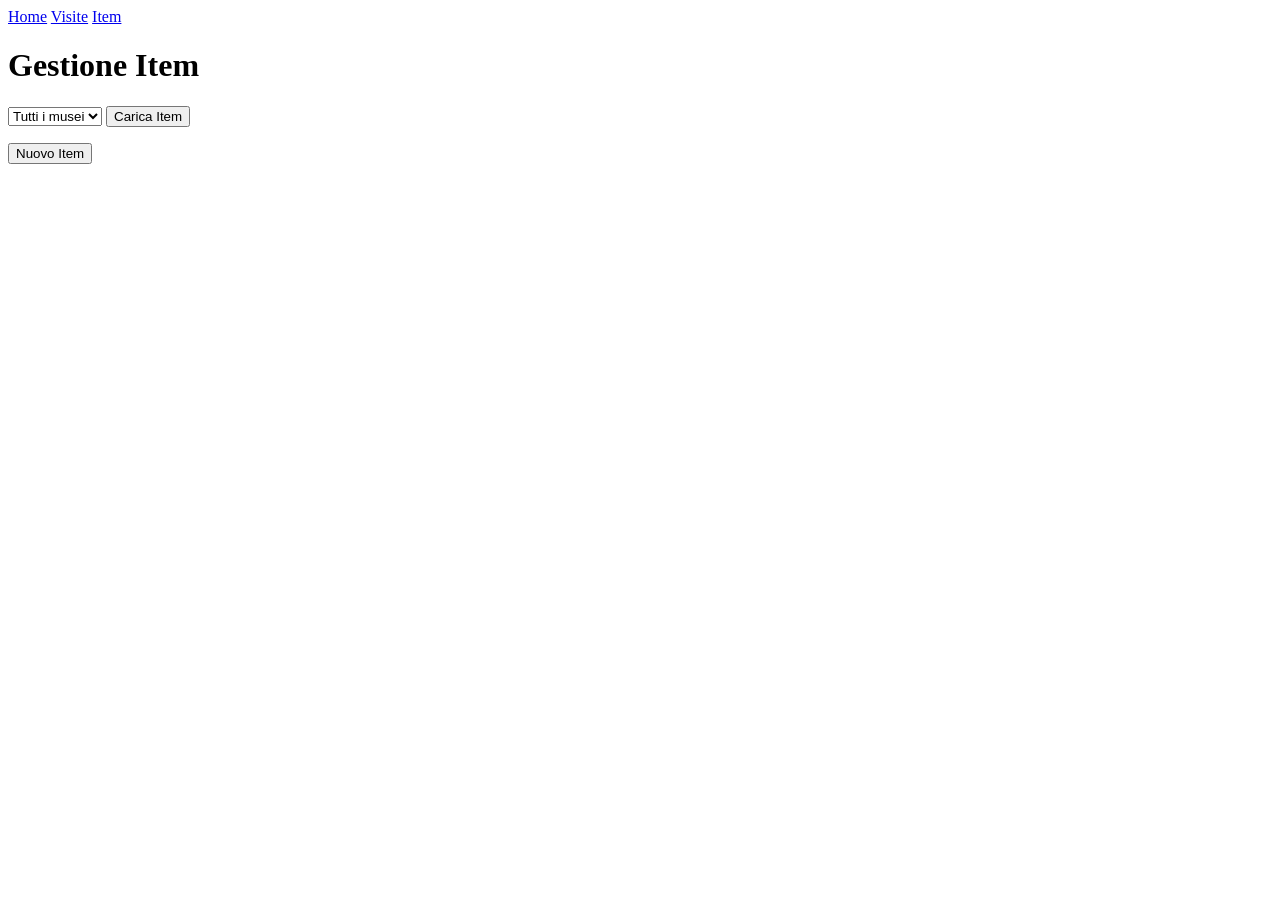
==== client/opere.html @ c3804a75 "AHHHHH" ====
<!DOCTYPE html>
<html lang="it">
<head>
    <meta charset="UTF-8">
    <meta name="viewport" content="width=device-width, initial-scale=1.0">
    <title>ArtAround Editor - Item</title>
    <link rel="stylesheet" href="style.css">
</head>
<body>
    <header>
        <nav>
            <a href="index.html">Home</a>
            <a href="visite.html">Visite</a>
            <a href="items.html">Item</a>
        </nav>
    </header>
    <main>
        <h1>Gestione Item</h1>
        <select id="museoFilter">
            <option value="">Tutti i musei</option>
            <!-- Popola dinamicamente -->
        </select>
        <button onclick="loadItems()">Carica Item</button>
        <ul id="itemList"></ul>
        <form id="itemForm" style="display:none;">
            <input type="hidden" id="itemId">
            <label>Opera ID: <input type="text" id="operaId" required></label>
            <label>Autore ID: <input type="text" id="autoreId"></label>
            <label>Stile ID: <input type="text" id="stileId"></label>
            <label>Lunghezza: 
                <select id="lunghezza">
                    <option value="3s">3s</option>
                    <option value="15s">15s</option>
                    <option value="1min">1min</option>
                    <option value="4min">4min</option>
                </select>
            </label>
            <label>Linguaggio: 
                <select id="linguaggio">
                    <option value="infantile">Infantile</option>
                    <option value="elementare">Elementare</option>
                    <option value="medio">Medio</option>
                    <option value="specialistico">Specialistico</option>
                </select>
            </label>
            <label>Testo: <textarea id="testo" required></textarea></label>
            <label>Licenza: <input type="text" id="licenza"></label>
            <button type="submit">Salva Item</button>
            <button type="button" onclick="cancelEdit()">Annulla</button>
        </form>
        <button onclick="newItem()">Nuovo Item</button>
    </main>
    <script src="items.js"></script>
</body>
</html>
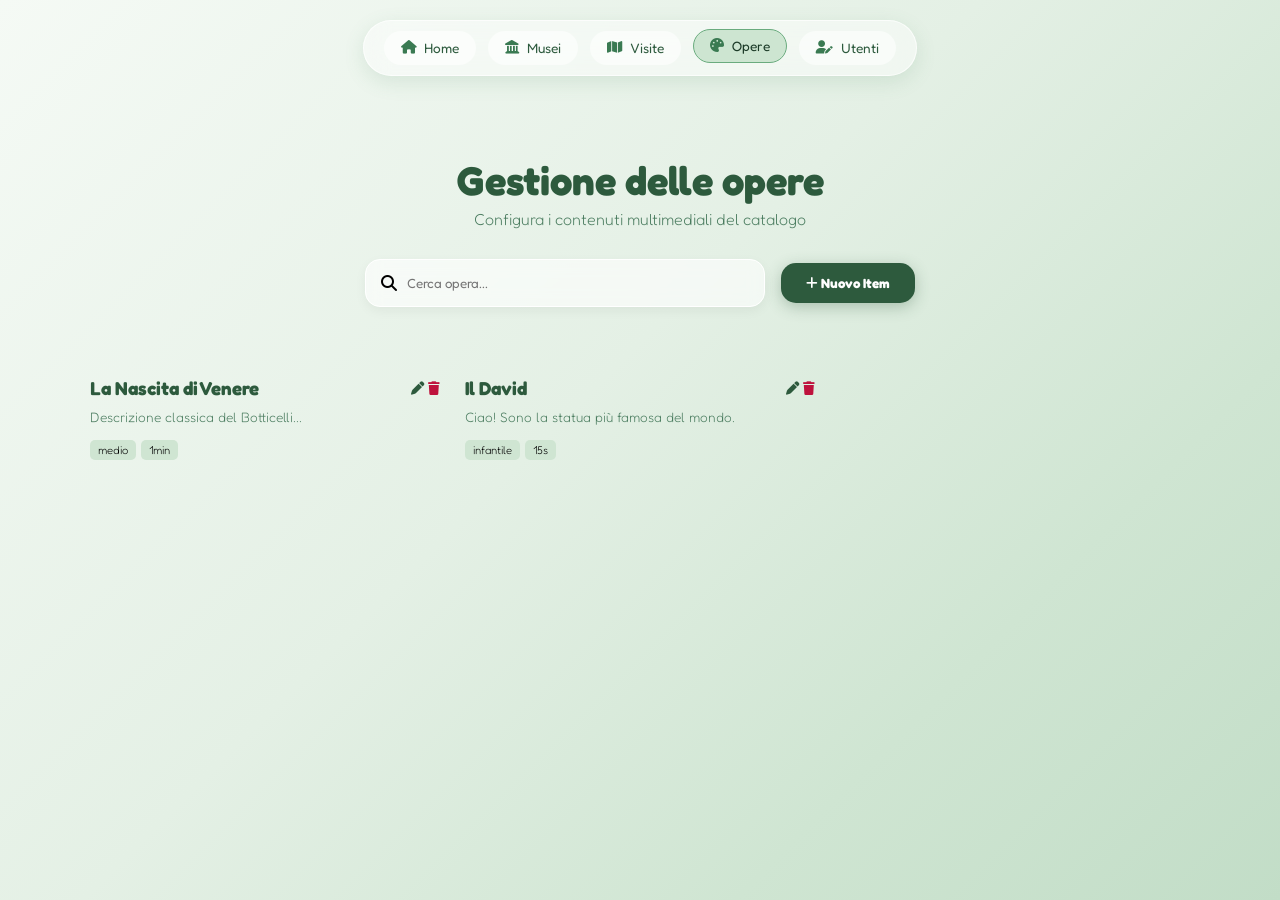
==== commit 0c53fa1c: "AHHHH2" ====
--- a/client/opere.html
+++ b/client/opere.html
@@ -3,53 +3,94 @@
 <head>
     <meta charset="UTF-8">
     <meta name="viewport" content="width=device-width, initial-scale=1.0">
-    <title>ArtAround Editor - Item</title>
-    <link rel="stylesheet" href="style.css">
+    <title>Gestione Opere - ArtAround</title>
+    
+    <link rel="preconnect" href="https://fonts.googleapis.com">
+    <link rel="preconnect" href="https://fonts.gstatic.com" crossorigin>
+    <link href="https://fonts.googleapis.com/css2?family=Fredoka:wght@300..700&display=swap" rel="stylesheet">
+    
+    <link rel="stylesheet" href="https://cdnjs.cloudflare.com/ajax/libs/font-awesome/6.5.0/css/all.min.css">
+    
+    <link rel="stylesheet" href="css/style.css">
+    <link rel="stylesheet" href="css/opere.css">
 </head>
-<body>
-    <header>
-        <nav>
-            <a href="index.html">Home</a>
-            <a href="visite.html">Visite</a>
-            <a href="items.html">Item</a>
-        </nav>
-    </header>
-    <main>
-        <h1>Gestione Item</h1>
-        <select id="museoFilter">
-            <option value="">Tutti i musei</option>
-            <!-- Popola dinamicamente -->
-        </select>
-        <button onclick="loadItems()">Carica Item</button>
-        <ul id="itemList"></ul>
-        <form id="itemForm" style="display:none;">
-            <input type="hidden" id="itemId">
-            <label>Opera ID: <input type="text" id="operaId" required></label>
-            <label>Autore ID: <input type="text" id="autoreId"></label>
-            <label>Stile ID: <input type="text" id="stileId"></label>
-            <label>Lunghezza: 
-                <select id="lunghezza">
-                    <option value="3s">3s</option>
-                    <option value="15s">15s</option>
-                    <option value="1min">1min</option>
-                    <option value="4min">4min</option>
-                </select>
-            </label>
-            <label>Linguaggio: 
-                <select id="linguaggio">
-                    <option value="infantile">Infantile</option>
-                    <option value="elementare">Elementare</option>
-                    <option value="medio">Medio</option>
-                    <option value="specialistico">Specialistico</option>
-                </select>
-            </label>
-            <label>Testo: <textarea id="testo" required></textarea></label>
-            <label>Licenza: <input type="text" id="licenza"></label>
-            <button type="submit">Salva Item</button>
-            <button type="button" onclick="cancelEdit()">Annulla</button>
-        </form>
-        <button onclick="newItem()">Nuovo Item</button>
+<body class="admin-layout">
+
+    <nav class="top-nav-cards">
+        <div class="nav-inner-glass">
+            <a href="index.html" class="mini-card"><i class="fa-solid fa-house"></i><span>Home</span></a>
+            <a href="musei.html" class="mini-card"><i class="fa-solid fa-landmark"></i><span>Musei</span></a>
+            <a href="visite.html" class="mini-card"><i class="fa-solid fa-map"></i><span>Visite</span></a>
+            <a href="opere.html" class="mini-card active"><i class="fa-solid fa-palette"></i><span>Opere</span></a>
+            <a href="utenti.html" class="mini-card"><i class="fa-solid fa-user-pen"></i><span>Utenti</span></a>
+        </div>
+    </nav>
+
+    <main class="main-viewport">
+        <header class="content-header">
+            <div class="header-text">
+                <h1>Gestione delle opere</h1>
+                <p>Configura i contenuti multimediali del catalogo</p>
+            </div>
+            
+            <div class="header-toolbar">
+                <div class="search-box-glass">
+                    <i class="fa-solid fa-magnifying-glass"></i>
+                    <input type="text" id="searchText" placeholder="Cerca opera...">
+                </div>
+                <button onclick="openModal()" class="btn-primary-glass">
+                    <i class="fa-solid fa-plus"></i> Nuovo Item
+                </button>
+            </div>
+        </header>
+
+        <div id="itemsContainer" class="items-grid"></div>
     </main>
-    <script src="items.js"></script>
+
+    <div id="itemModal" class="modal-overlay" style="display:none;">
+        <div class="modal-glass-card">
+            <div class="modal-glass-header">
+                <button class="modal-close-btn" onclick="closeModal()"><i class="fa-solid fa-xmark"></i></button>
+            </div>
+            
+            <div class="modal-content">
+                <form id="itemForm">
+                    <div class="form-grid">
+                        <label>Titolo dell'Opera *
+                            <input type="text" id="operaId" placeholder="Es: La Primavera" required>
+                        </label>
+                        <label>Museo / Collezione *
+                            <input type="text" id="museo" placeholder="Es: Uffizi" required>
+                        </label>
+                        <label>Lunghezza *
+                            <select id="lunghezza" required>
+                                <option value="3s">3s</option>
+                                <option value="15s">15s</option>
+                                <option value="1min">1min</option>
+                            </select>
+                        </label>
+                        <label>Linguaggio *
+                            <select id="linguaggio" required>
+                                <option value="infantile">Infantile</option>
+                                <option value="medio">Medio</option>
+                                <option value="specialistico">Specialistico</option>
+                            </select>
+                        </label>
+                        <label class="full-width">Testo Descrittivo *
+                            <textarea id="testo" rows="4" placeholder="Inserisci qui la descrizione..." required></textarea>
+                        </label>
+                    </div>
+                    
+                    <div class="modal-actions">
+                        <button type="button" class="btn-cancel" onclick="closeModal()">Annulla</button>
+                        <button type="submit" class="btn-submit">Crea</button>
+                    </div>
+                </form>
+            </div>
+        </div>
+    </div>
+
+    <script src="js/item.js"></script>
+    <script src="js/menu.js"></script>
 </body>
 </html>
--- a/client/css/style.css
+++ b/client/css/style.css
@@ -0,0 +1,181 @@
+/* RESET BASE */
+* {
+  margin: 0;
+  padding: 0;
+  box-sizing: border-box;
+  font-family: 'Fredoka', sans-serif;
+}
+
+/* LAYOUT GENERALE */
+body {
+  display: flex;
+  flex-direction: column;
+  align-items: center;
+  justify-content: center;
+  font-weight: 300;  /* Light per tutto il testo */
+  font-size: 1rem;
+  min-height: 100vh;
+  background: linear-gradient(
+    135deg,
+    #f5faf5 0%,
+    #e4f0e5 45%,
+    #cfe5d2 75%,
+    #c2ddc7 100%
+  );
+}
+
+/* ───────── HEADER GLASS ───────── */
+.app-header {
+  position: absolute;
+  top: 16px;
+  left: 0;
+  width: 100%;
+  display: flex;
+  justify-content: center;
+  z-index: 20;
+}
+
+.header-inner {
+  width: 100%;
+  max-width: 960px;
+  display: flex;
+  align-items: center;
+  justify-content: space-between;
+
+  padding: 10px 20px;
+  border-radius: 999px;
+
+  background: rgba(255, 255, 255, 0.45);
+  backdrop-filter: blur(12px);
+  -webkit-backdrop-filter: blur(12px);
+  border: 1px solid rgba(255, 255, 255, 0.7);
+  box-shadow: 0 6px 20px rgba(80, 140, 100, 0.18);
+}
+
+.header-spacer-left {
+  width: 32px;
+}
+
+/* Titolo centrale — Bold per risaltare */
+.logo {
+  font-family: 'Playpen Sans', sans-serif;
+  font-weight: 700;
+  font-size: 1.5rem;
+  color: #2d5a3d;
+  text-align: center;
+  flex: 1;
+}
+
+.logo span {
+  font-weight: 400;  /* Regular per "Editore" */
+  color: #4a7c5f;
+}
+
+/* Icona utente a destra dentro la barra */
+.user-icon-btn {
+  border: none;
+  background: rgba(255, 255, 255, 0.85);
+  width: 34px;
+  height: 34px;
+  border-radius: 50%;
+  display: flex;
+  align-items: center;
+  justify-content: center;
+  cursor: pointer;
+  box-shadow: 0 2px 8px rgba(80, 140, 100, 0.25);
+  color: #2d5a3d;
+  transition: background 0.2s ease, transform 0.15s ease, box-shadow 0.15s ease;
+}
+
+.user-icon-btn i {
+  font-size: 1rem;
+}
+
+.user-icon-btn:hover {
+  background: #cfe5d2;
+  transform: translateY(-1px);
+  box-shadow: 0 4px 12px rgba(80, 140, 100, 0.35);
+}
+
+/* ───────── MAIN / MENU GRID ───────── */
+main {
+  display: flex;
+  align-items: center;
+  justify-content: center;
+}
+
+/* Rettangolo centrale 2x2 */
+nav#menu-grid {
+  display: grid;
+  grid-template-columns: 1fr 1fr;
+  grid-template-rows: 1fr 1fr;
+  gap: 24px;
+  background: rgba(255, 255, 255, 0.45);
+  backdrop-filter: blur(10px);
+  -webkit-backdrop-filter: blur(10px);
+  border-radius: 18px;
+  padding: 40px 32px;
+  box-shadow: 0 8px 32px rgba(80, 140, 100, 0.15);
+  border: 1px solid rgba(255, 255, 255, 0.7);
+}
+
+/* Card singola */
+.nav-card {
+  display: flex;
+  flex-direction: column;
+  align-items: center;
+  justify-content: center;
+  gap: 12px;
+  width: 200px;
+  height: 130px;
+  background: rgba(255, 255, 255, 0.55);
+  border-radius: 16px;
+  text-decoration: none;
+  color: #2d5a3d;
+  border: 2px solid transparent;
+  transition: all 0.25s ease;
+  box-shadow: 0 2px 10px rgba(80, 140, 100, 0.10);
+}
+
+/* Icone Font Awesome */
+.nav-card i {
+  font-size: 3rem;
+  color: #3a7a52;
+  transition: color 0.25s ease;
+}
+
+/* Label delle card — Regular per leggibilità */
+.nav-card .label {
+  font-family: 'Playpen Sans', sans-serif;
+  font-weight: 400;
+  font-size: 1rem;
+  letter-spacing: 0.03em;
+}
+
+/* Hover / active */
+.nav-card:hover,
+.nav-card.active {
+  background: rgba(195, 224, 200, 0.80);
+  border-color: #6aab7e;
+  color: #1b3a27;
+  transform: translateY(-3px);
+  box-shadow: 0 6px 20px rgba(80, 140, 100, 0.20);
+}
+
+.nav-card:hover i,
+.nav-card.active i {
+  color: #1b3a27;
+}
+
+.fa, .fas, .fa-solid, .fa-regular, .fa-brands {
+    font-family: "Font Awesome 6 Free" !important; /* Forza il font delle icone */
+    font-weight: 900; /* Necessario per Font Awesome Solid */
+}
+
+/* 3. Se vuoi essere super sicuro per i bottoni e input */
+input, select, textarea, button {
+    font-family: 'Fredoka', sans-serif;
+}
+
+
+
--- a/client/css/opere.css
+++ b/client/css/opere.css
@@ -0,0 +1,216 @@
+/* 1. RESET BASE */
+* {
+  margin: 0;
+  padding: 0;
+  box-sizing: border-box;
+}
+
+body.admin-layout {
+  font-family: 'Fredoka', sans-serif;
+  min-height: 100vh;
+  display: flex;
+  flex-direction: column;
+  align-items: center;
+  background: linear-gradient(135deg, #f5faf5 0%, #e4f0e5 45%, #cfe5d2 75%, #c2ddc7 100%);
+  overflow-x: hidden;
+}
+
+/* 2. NAVBAR SUPERIORE (LA BARRA RITROVATA) */
+.top-nav-cards {
+  width: 100%;
+  display: flex;
+  justify-content: center;
+  padding: 20px 0;
+  /* Posizionamento fisso in alto */
+  position: relative; 
+  z-index: 100;
+  margin-bottom: 20px;
+}
+
+/* Il contenitore "glass" per i link */
+.nav-inner-glass {
+  display: flex;
+  gap: 12px;
+  padding: 10px 20px;
+  background: rgba(255, 255, 255, 0.45);
+  backdrop-filter: blur(12px);
+  -webkit-backdrop-filter: blur(12px);
+  border-radius: 999px;
+  border: 1px solid rgba(255, 255, 255, 0.7);
+  box-shadow: 0 6px 20px rgba(80, 140, 100, 0.15);
+}
+
+.mini-card {
+  display: flex;
+  align-items: center;
+  gap: 8px;
+  padding: 8px 16px;
+  background: rgba(255, 255, 255, 0.55);
+  border-radius: 999px;
+  text-decoration: none;
+  color: #2d5a3d;
+  font-size: 0.85rem;
+  font-weight: 400;
+  transition: all 0.25s ease;
+  border: 1px solid transparent;
+}
+
+.mini-card i {
+  color: #3a7a52;
+}
+
+.mini-card:hover, .mini-card.active {
+  background: rgba(195, 224, 200, 0.80);
+  border-color: #6aab7e;
+  color: #1b3a27;
+  transform: translateY(-2px);
+}
+
+/* 3. CONTENUTO CENTRALE SOLLEVATO */
+.main-viewport {
+  width: 100%;
+  max-width: 1100px;
+  flex: 1; /* Prende lo spazio rimanente */
+  display: flex;
+  flex-direction: column;
+  align-items: center;
+  justify-content: flex-start; /* Attacca al top */
+  padding-top: 40px; /* Distanza dalla barra */
+}
+
+.content-header {
+  text-align: center;
+  margin-bottom: 40px;
+}
+
+.header-text h1 {
+  font-weight: 700;
+  font-size: 2.5rem;
+  color: #2d5a3d;
+  margin-bottom: 5px;
+}
+
+.header-text p {
+  color: #4a7c5f;
+  font-weight: 300;
+}
+
+/* 4. TOOLBAR (SEARCH + BUTTON) */
+.header-toolbar {
+  display: flex;
+  align-items: center;
+  gap: 16px;
+  margin-top: 30px;
+}
+
+.search-box-glass {
+  width: 400px;
+  display: flex;
+  align-items: center;
+  padding: 5px 15px;
+  background: rgba(255, 255, 255, 0.6);
+  backdrop-filter: blur(8px);
+  border-radius: 15px;
+  border: 1px solid white;
+  box-shadow: 0 4px 12px rgba(0,0,0,0.05);
+}
+
+.search-box-glass input {
+  width: 100%;
+  padding: 10px;
+  border: none;
+  background: transparent;
+  outline: none;
+  font-family: inherit;
+}
+
+.btn-primary-glass {
+  padding: 12px 25px;
+  background: #2d5a3d;
+  color: white;
+  border: none;
+  border-radius: 15px;
+  font-weight: 700;
+  cursor: pointer;
+  box-shadow: 0 4px 15px rgba(45, 90, 61, 0.3);
+  transition: transform 0.2s;
+}
+
+.btn-primary-glass:hover { transform: translateY(-2px); }
+
+/* 5. GRIGLIA ITEM */
+.items-grid {
+  width: 100%;
+  display: grid;
+  grid-template-columns: repeat(auto-fill, minmax(320px, 1fr));
+  gap: 25px;
+  margin-top: 30px;
+}
+
+/* SFONDO MODALE (OSCURAMENTO) */
+.modal-overlay {
+    position: fixed;
+    top: 0; left: 0; width: 100%; height: 100%;
+    background: rgba(80, 140, 100, 0.2); /* Tonalità verde trasparente */
+    backdrop-filter: blur(8px);
+    display: flex;
+    justify-content: center;
+    align-items: center;
+    z-index: 9999;
+    animation: fadeIn 0.3s ease;
+}
+
+/* CARD VETRO */
+.modal-glass-card {
+    background: rgba(255, 255, 255, 0.85);
+    width: 90%;
+    max-width: 700px;
+    border-radius: 40px;
+    padding: 30px;
+    box-shadow: 0 20px 50px rgba(0,0,0,0.1);
+    border: 1px solid white;
+    position: relative;
+    overflow: hidden;
+}
+
+/* EFFETTO BOLLE VERDI (Come nello screenshot) */
+.modal-glass-card::before {
+    content: ''; position: absolute; top: -50px; left: -50px;
+    width: 200px; height: 200px; background: rgba(34, 197, 94, 0.1);
+    border-radius: 50%; filter: blur(30px); z-index: -1;
+}
+
+/* HEADER MODALE */
+.modal-glass-header {
+    display: flex; justify-content: space-between; align-items: center;
+    margin-bottom: 30px; border-bottom: 1px solid rgba(0,0,0,0.05);
+    padding-bottom: 15px;
+}
+
+.modal-glass-header .brand { font-family: 'Playpen Sans'; font-weight: 700; color: #2d5a3d; }
+.modal-glass-header .brand span { font-weight: 300; }
+
+/* GRID FORM */
+.form-grid {
+    display: grid; grid-template-columns: 1fr 1fr; gap: 20px;
+}
+.full-width { grid-column: span 2; }
+
+label { display: flex; flex-direction: column; gap: 8px; font-weight: 600; color: #4a7c5f; font-size: 0.9rem; }
+
+input, select, textarea {
+    padding: 12px; border-radius: 12px; border: 1px solid #cfe5d2;
+    background: white; font-family: inherit; outline: none; transition: 0.2s;
+}
+
+input:focus { border-color: #22c55e; box-shadow: 0 0 0 4px rgba(34, 197, 94, 0.1); }
+
+/* BOTTONI */
+.modal-actions {
+    display: flex; justify-content: flex-end; gap: 15px; margin-top: 30px;
+}
+
+.btn-cancel { background: #e4f0e5; color: #2d5a3d; border: none; padding: 12px 25px; border-radius: 12px; cursor: pointer; font-weight: 600; }
+.btn-submit { background: #4a7c5f; color: white; border: none; padding: 12px 40px; border-radius: 12px; cursor: pointer; font-weight: 700; box-shadow: 0 4px 15px rgba(74, 124, 95, 0.3); }
+
+@keyframes fadeIn { from { opacity: 0; } to { opacity: 1; } }
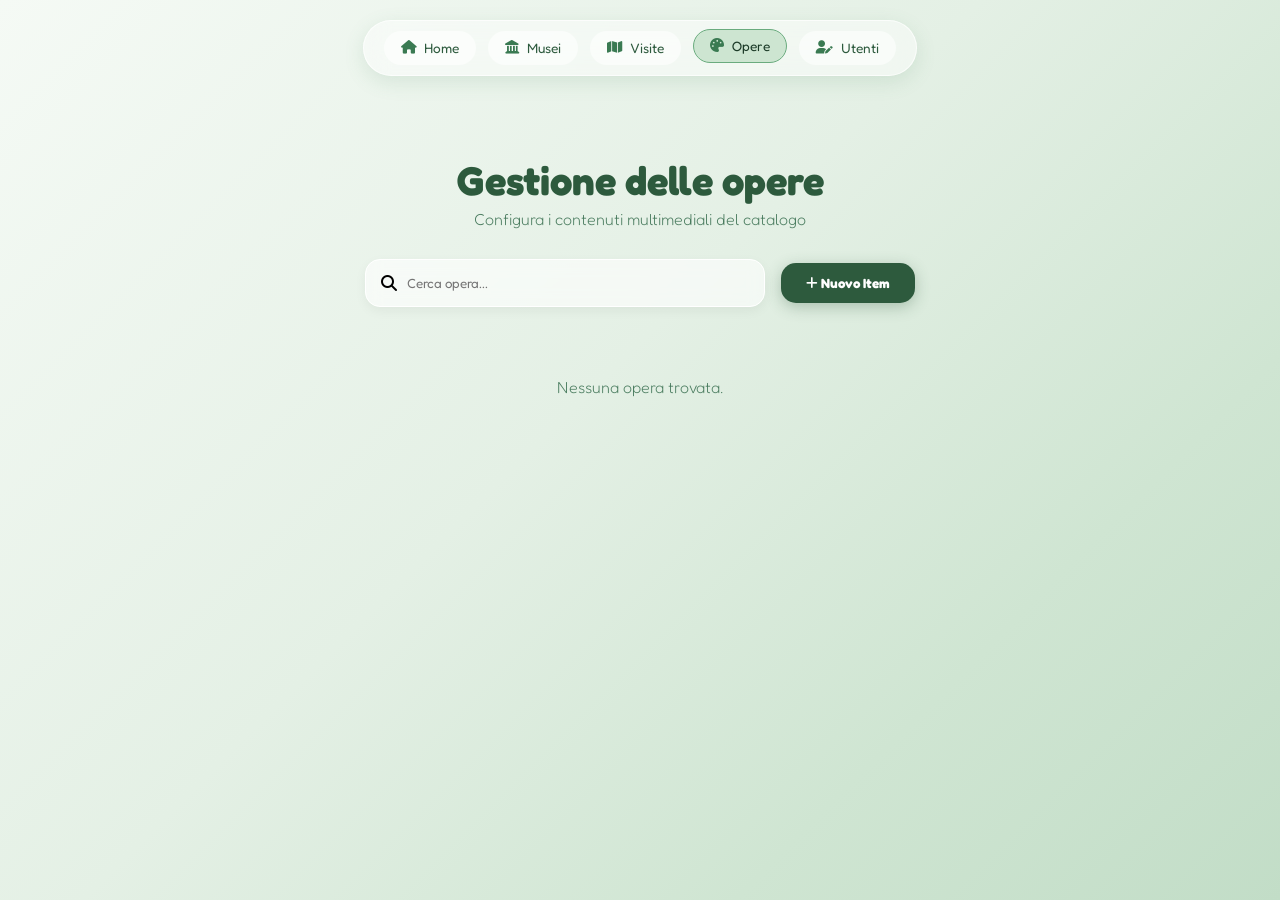
==== commit cdee65f5: "dabbino" ====
--- a/client/opere.html
+++ b/client/opere.html
@@ -18,7 +18,7 @@
 
     <nav class="top-nav-cards">
         <div class="nav-inner-glass">
-            <a href="index.html" class="mini-card"><i class="fa-solid fa-house"></i><span>Home</span></a>
+            <a href="menu_editor.html" class="mini-card"><i class="fa-solid fa-house"></i><span>Home</span></a>
             <a href="musei.html" class="mini-card"><i class="fa-solid fa-landmark"></i><span>Musei</span></a>
             <a href="visite.html" class="mini-card"><i class="fa-solid fa-map"></i><span>Visite</span></a>
             <a href="opere.html" class="mini-card active"><i class="fa-solid fa-palette"></i><span>Opere</span></a>
--- a/client/css/style.css
+++ b/client/css/style.css
@@ -1,4 +1,4 @@
-/* RESET BASE */
+
 * {
   margin: 0;
   padding: 0;
@@ -6,13 +6,13 @@
   font-family: 'Fredoka', sans-serif;
 }
 
-/* LAYOUT GENERALE */
+
 body {
   display: flex;
   flex-direction: column;
   align-items: center;
   justify-content: center;
-  font-weight: 300;  /* Light per tutto il testo */
+  font-weight: 300;  
   font-size: 1rem;
   min-height: 100vh;
   background: linear-gradient(
@@ -24,7 +24,7 @@
   );
 }
 
-/* ───────── HEADER GLASS ───────── */
+
 .app-header {
   position: absolute;
   top: 16px;
@@ -56,7 +56,7 @@
   width: 32px;
 }
 
-/* Titolo centrale — Bold per risaltare */
+
 .logo {
   font-family: 'Playpen Sans', sans-serif;
   font-weight: 700;
@@ -67,11 +67,11 @@
 }
 
 .logo span {
-  font-weight: 400;  /* Regular per "Editore" */
+  font-weight: 400;  
   color: #4a7c5f;
 }
 
-/* Icona utente a destra dentro la barra */
+/* icona utente*/
 .user-icon-btn {
   border: none;
   background: rgba(255, 255, 255, 0.85);
@@ -97,14 +97,14 @@
   box-shadow: 0 4px 12px rgba(80, 140, 100, 0.35);
 }
 
-/* ───────── MAIN / MENU GRID ───────── */
+/* menu */
 main {
   display: flex;
   align-items: center;
   justify-content: center;
 }
 
-/* Rettangolo centrale 2x2 */
+
 nav#menu-grid {
   display: grid;
   grid-template-columns: 1fr 1fr;
@@ -119,7 +119,7 @@
   border: 1px solid rgba(255, 255, 255, 0.7);
 }
 
-/* Card singola */
+
 .nav-card {
   display: flex;
   flex-direction: column;
@@ -137,14 +137,14 @@
   box-shadow: 0 2px 10px rgba(80, 140, 100, 0.10);
 }
 
-/* Icone Font Awesome */
+/* icone */
 .nav-card i {
   font-size: 3rem;
   color: #3a7a52;
   transition: color 0.25s ease;
 }
 
-/* Label delle card — Regular per leggibilità */
+
 .nav-card .label {
   font-family: 'Playpen Sans', sans-serif;
   font-weight: 400;
@@ -152,7 +152,7 @@
   letter-spacing: 0.03em;
 }
 
-/* Hover / active */
+
 .nav-card:hover,
 .nav-card.active {
   background: rgba(195, 224, 200, 0.80);
@@ -167,15 +167,7 @@
   color: #1b3a27;
 }
 
-.fa, .fas, .fa-solid, .fa-regular, .fa-brands {
-    font-family: "Font Awesome 6 Free" !important; /* Forza il font delle icone */
-    font-weight: 900; /* Necessario per Font Awesome Solid */
-}
-
-/* 3. Se vuoi essere super sicuro per i bottoni e input */
-input, select, textarea, button {
-    font-family: 'Fredoka', sans-serif;
-}
 
 
 
+
--- a/client/css/opere.css
+++ b/client/css/opere.css
@@ -1,4 +1,4 @@
-/* 1. RESET BASE */
+
 * {
   margin: 0;
   padding: 0;
@@ -15,7 +15,7 @@
   overflow-x: hidden;
 }
 
-/* 2. NAVBAR SUPERIORE (LA BARRA RITROVATA) */
+/* navbar */
 .top-nav-cards {
   width: 100%;
   display: flex;
@@ -27,7 +27,7 @@
   margin-bottom: 20px;
 }
 
-/* Il contenitore "glass" per i link */
+
 .nav-inner-glass {
   display: flex;
   gap: 12px;
@@ -66,16 +66,16 @@
   transform: translateY(-2px);
 }
 
-/* 3. CONTENUTO CENTRALE SOLLEVATO */
+/* contenuto sollevato */
 .main-viewport {
   width: 100%;
   max-width: 1100px;
-  flex: 1; /* Prende lo spazio rimanente */
+  flex: 1; 
   display: flex;
   flex-direction: column;
   align-items: center;
-  justify-content: flex-start; /* Attacca al top */
-  padding-top: 40px; /* Distanza dalla barra */
+  justify-content: flex-start; 
+  padding-top: 40px;
 }
 
 .content-header {
@@ -95,7 +95,7 @@
   font-weight: 300;
 }
 
-/* 4. TOOLBAR (SEARCH + BUTTON) */
+/* barra per cercare e bottone per aggiungere */
 .header-toolbar {
   display: flex;
   align-items: center;
@@ -138,7 +138,7 @@
 
 .btn-primary-glass:hover { transform: translateY(-2px); }
 
-/* 5. GRIGLIA ITEM */
+
 .items-grid {
   width: 100%;
   display: grid;
@@ -147,7 +147,7 @@
   margin-top: 30px;
 }
 
-/* SFONDO MODALE (OSCURAMENTO) */
+/* oscuramento */
 .modal-overlay {
     position: fixed;
     top: 0; left: 0; width: 100%; height: 100%;
@@ -160,7 +160,7 @@
     animation: fadeIn 0.3s ease;
 }
 
-/* CARD VETRO */
+
 .modal-glass-card {
     background: rgba(255, 255, 255, 0.85);
     width: 90%;
@@ -173,14 +173,14 @@
     overflow: hidden;
 }
 
-/* EFFETTO BOLLE VERDI (Come nello screenshot) */
+
 .modal-glass-card::before {
     content: ''; position: absolute; top: -50px; left: -50px;
     width: 200px; height: 200px; background: rgba(34, 197, 94, 0.1);
     border-radius: 50%; filter: blur(30px); z-index: -1;
 }
 
-/* HEADER MODALE */
+
 .modal-glass-header {
     display: flex; justify-content: space-between; align-items: center;
     margin-bottom: 30px; border-bottom: 1px solid rgba(0,0,0,0.05);
@@ -190,7 +190,7 @@
 .modal-glass-header .brand { font-family: 'Playpen Sans'; font-weight: 700; color: #2d5a3d; }
 .modal-glass-header .brand span { font-weight: 300; }
 
-/* GRID FORM */
+
 .form-grid {
     display: grid; grid-template-columns: 1fr 1fr; gap: 20px;
 }
@@ -205,7 +205,7 @@
 
 input:focus { border-color: #22c55e; box-shadow: 0 0 0 4px rgba(34, 197, 94, 0.1); }
 
-/* BOTTONI */
+/* bottoni */
 .modal-actions {
     display: flex; justify-content: flex-end; gap: 15px; margin-top: 30px;
 }
